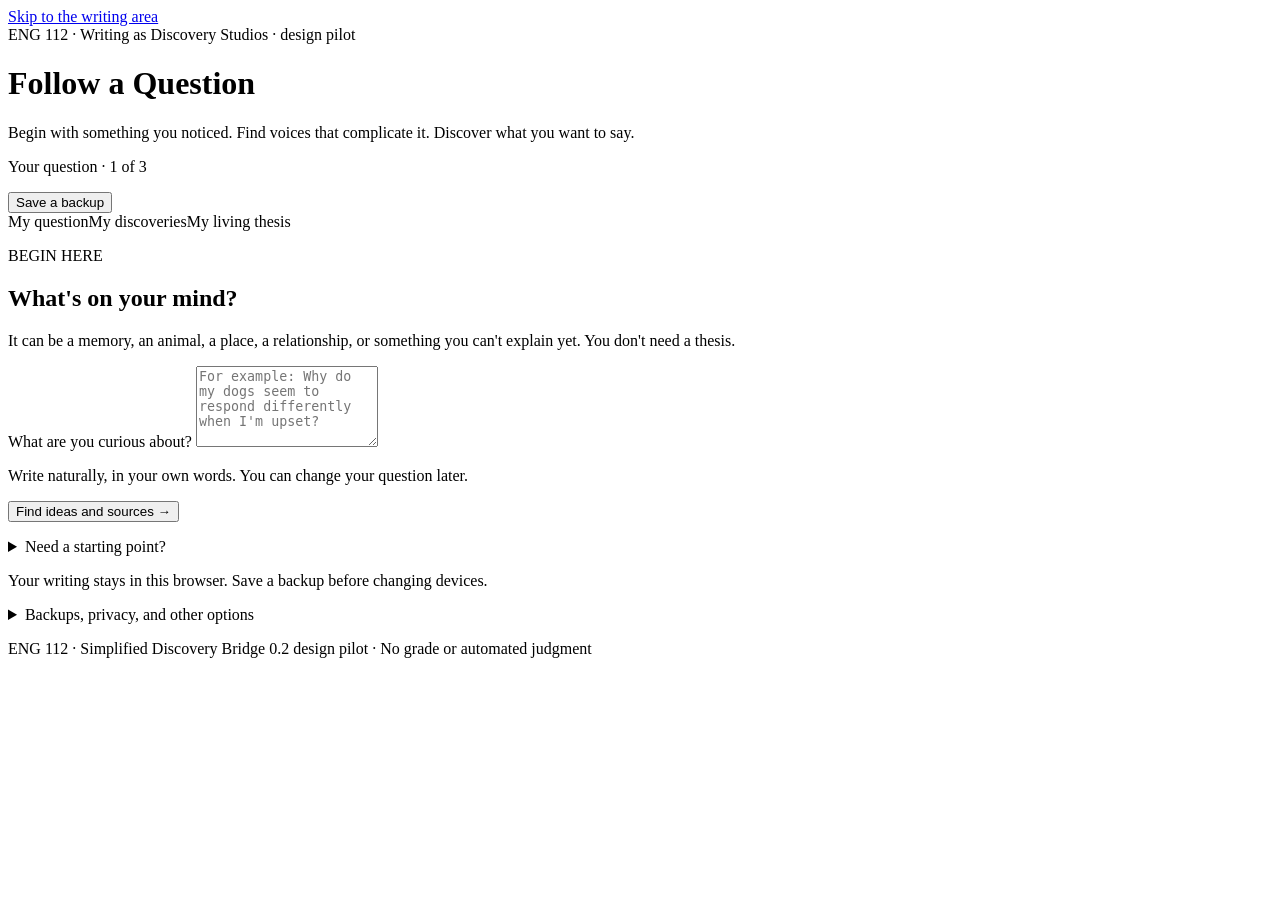
==== bridge-preview/simple.html @ b0677886 "Add question-first simplified Discovery Bridge pilot interface" ====
<!doctype html>
<html lang="en">
<head>
<meta charset="utf-8">
<meta name="viewport" content="width=device-width,initial-scale=1">
<meta name="theme-color" content="#183f38">
<meta name="description" content="Begin with a question, discover research sources, and develop a living three-story thesis.">
<title>My Question to Living Thesis | Simplified Discovery Bridge · ENG 112</title>
<link rel="stylesheet" href="./simple.css">
<script defer src="../data/sources.js"></script>
<script defer src="./simple.js"></script>
</head>
<body>
<a class="skip-link" href="#main">Skip to the writing area</a>
<header class="masthead">
 <div class="wrap">
  <div class="eyebrow">ENG 112 · Writing as Discovery Studios · design pilot</div>
  <h1>Follow a Question</h1>
  <p class="lead">Begin with something you noticed. Find voices that complicate it. Discover what you want to say.</p>
 </div>
</header>
<main class="wrap" id="main">
 <div class="topbar">
  <p class="progress" aria-label="Your place in the journey"><span id="progressText">Your question · 1 of 3</span></p>
  <button class="text-button" id="saveBackupTop" type="button">Save a backup</button>
 </div>
 <div class="stages" aria-hidden="true"><span data-indicator="1" class="active">My question</span><span data-indicator="2">My discoveries</span><span data-indicator="3">My living thesis</span></div>
 <section id="stage1" aria-labelledby="stage1Title" class="stage">
  <div class="stage-heading"><p class="step-label">BEGIN HERE</p><h2 id="stage1Title" tabindex="-1">What's on your mind?</h2><p>It can be a memory, an animal, a place, a relationship, or something you can't explain yet. You don't need a thesis.</p></div>
  <label class="field-label" for="openingQuestion">What are you curious about?</label>
  <textarea id="openingQuestion" rows="5" maxlength="4000" placeholder="For example: Why do my dogs seem to respond differently when I'm upset?"></textarea>
  <p class="field-hint">Write naturally, in your own words. You can change your question later.</p>
  <div class="actions"><button class="primary" id="startDiscover" type="button">Find ideas and sources <span aria-hidden="true">→</span></button></div>
  <p id="questionWarning" class="help-status" role="status" aria-live="polite"></p>
  <details class="quiet-detail"><summary>Need a starting point?</summary><p>Try writing about something that surprised you, a moment you keep remembering, or a question left by a Nature Diary or an interview. Your personal experience is a valid place to begin.</p><div class="examples"><button class="outline small" data-example="I wonder whether the trees in my neighborhood hold memories of the people who live here." type="button">Trees and memory</button><button class="outline small" data-example="How do my dogs communicate with me, and what might I misunderstand about them?" type="button">Dogs and communication</button><button class="outline small" data-example="What did I learn from my grandmother's gardening that I didn't understand as a child?" type="button">Grandma and gardening</button></div></details>
 </section>
 <section id="stage2" class="stage" aria-labelledby="stage2Title" hidden>
  <div class="stage-heading"><p class="step-label">YOUR DISCOVERIES</p><h2 id="stage2Title" tabindex="-1">Follow what catches your attention</h2><p>These sources are possible starting points, not answers. Open a source, consider what it can tell you, and save anything worth exploring.</p></div>
  <div class="question-echo"><span>My question</span><p id="questionEcho"></p><button class="text-button" id="editQuestion" type="button">Edit question</button></div>
  <p id="matchNote" class="match-note" role="status" aria-live="polite"></p>
  <div id="results" class="results" aria-label="Suggested research sources"></div>
  <div class="actions center-actions"><button id="moreSources" class="outline" type="button" hidden>See more sources</button></div>
  <details class="advanced" id="advancedSearch"><summary>Explore more research options <span class="muted">· optional</span></summary>
    <div class="advanced-grid">
      <div><label class="field-label" for="manualSearch">Search by concepts, author, or title</label><input id="manualSearch" type="search" placeholder="Try water AND memory, or autism OR perception"></div>
      <div><label class="field-label" for="pathFilter">Research pathway</label><select id="pathFilter"><option value="">All pathways</option></select></div>
    </div>
    <div class="options-line">
      <label><input id="includeAll" type="checkbox"> Search all 128 catalog entries</label>
      <label><input id="ebookOnly" type="checkbox"> Show only PCC e-books</label>
    </div>
    <p class="field-hint">AND narrows, OR broadens, and NOT excludes. Uncurated records are research leads, not fully reviewed readings.</p>
    <div class="actions"><button class="outline small" id="resetFilters" type="button">Reset search options</button><a href="../index.html" target="_blank" rel="noopener noreferrer">Open the full Research Connections Library</a></div>
  </details>
  <div class="next-panel">
    <div><h3>What are you beginning to see?</h3><p id="savedCount">No sources saved yet. Save one that interests you, or move forward with your encounter.</p></div>
    <div class="actions"><button class="primary" id="goThesis" type="button">Develop my living thesis <span aria-hidden="true">→</span></button><button class="text-button" id="backQuestion" type="button">Back to my question</button></div>
  </div>
 </section>
 <section id="stage3" class="stage" aria-labelledby="stage3Title" hidden>
  <div class="stage-heading"><p class="step-label">YOUR LIVING THESIS</p><h2 id="stage3Title" tabindex="-1">What is your thinking becoming?</h2><p>Bring your encounter and research into conversation. These are three layers of thought, not three mandatory essay sections. Your interpretation can change.</p></div>
  <div class="question-echo"><span>My starting question</span><p id="thesisQuestionEcho"></p></div>
  <div id="sourceSummary" class="source-summary" aria-label="Sources carried into my thesis"></div>
  <div class="story-stack">
   <div class="story"><div class="number">01</div><div class="story-content"><label for="story1">Observation · What have I actually noticed?</label><p>Start with a moment, pattern, encounter, or finding.</p><textarea id="story1" rows="4" maxlength="10000" placeholder="In my experience, I noticed..."></textarea></div></div>
   <div class="story"><div class="number">02</div><div class="story-content"><label for="story2">Interpretation · What might it mean?</label><p>What do your sources help you question, complicate, or understand differently?</p><textarea id="story2" rows="4" maxlength="10000" placeholder="At first I thought... but I am reconsidering..."></textarea></div></div>
   <div class="story"><div class="number">03</div><div class="story-content"><label for="story3">Significance · Why does that understanding matter?</label><p>What follows beyond your own encounter? Keep the claim grounded in evidence.</p><textarea id="story3" rows="4" maxlength="10000" placeholder="This matters because..."></textarea></div></div>
  </div>
  <div class="draft-panel">
   <div class="draft-head"><h3>My working thesis</h3><button id="assembleThesis" class="outline small" type="button">Bring my three stories together</button></div>
   <p>Use this space to revise your ideas into connected sentences in your own voice. The button only joins words you've already written.</p>
   <label class="field-label" for="thesisDraft">My current interpretation</label>
   <textarea id="thesisDraft" rows="6" maxlength="18000" placeholder="Write the interpretation you want readers to consider..."></textarea>
   <label class="field-label" for="changeNote">What has changed in your thinking?</label>
   <textarea id="changeNote" rows="3" maxlength="7000" placeholder="One source made me reconsider..."></textarea>
  </div>
  <div class="actions stage3-actions"><button class="primary" id="returnResearch" type="button">Return to research <span aria-hidden="true">↗</span></button><button class="outline" id="downloadJournal" type="button">Save my discovery journal</button></div>
  <details class="advanced"><summary>More tools for my final project <span class="muted">· optional</span></summary><p>Need more space for annotations, source mapping, thesis history, or essay drafting? You can open the full Living Thesis Studio with your selected sources and notes. This transfers only when you choose it.</p>
   <div class="actions"><button id="openFullThesis" class="outline" type="button">Continue in the full Thesis Studio</button><a href="../index.html" target="_blank" rel="noopener noreferrer">Full Research Connections Library</a></div>
   <p class="field-hint">The full Studio is an experimental companion and stores its work separately. Save a backup before switching tools.</p>
  </details>
 </section>
 <footer class="site-footer">
   <p id="saveStatus" role="status" aria-live="polite">Your writing stays in this browser. Save a backup before changing devices.</p>
   <details class="backup-options"><summary>Backups, privacy, and other options</summary>
    <div class="actions"><button class="outline small" id="downloadBackup" type="button">Download editable backup (.json)</button><button class="outline small" id="restoreBackupButton" type="button">Restore backup (.json)</button><input id="restoreBackupFile" type="file" accept=".json,application/json" hidden></div>
    <p>These preview pages use browser storage. They do not send your writing to your instructor or an AI service. Pages on the same GitHub Pages host can technically access the same browser storage, so avoid private identifying information. Export backups regularly.</p>
    <p><a href="./index.html">Original Discovery Bridge pilot</a> · <a href="../index.html">Regular Research Connections Library</a></p>
   </details>
   <p class="smallprint">ENG 112 · Simplified Discovery Bridge 0.2 design pilot · No grade or automated judgment</p>
 </footer>
</main>
</body>
</html>
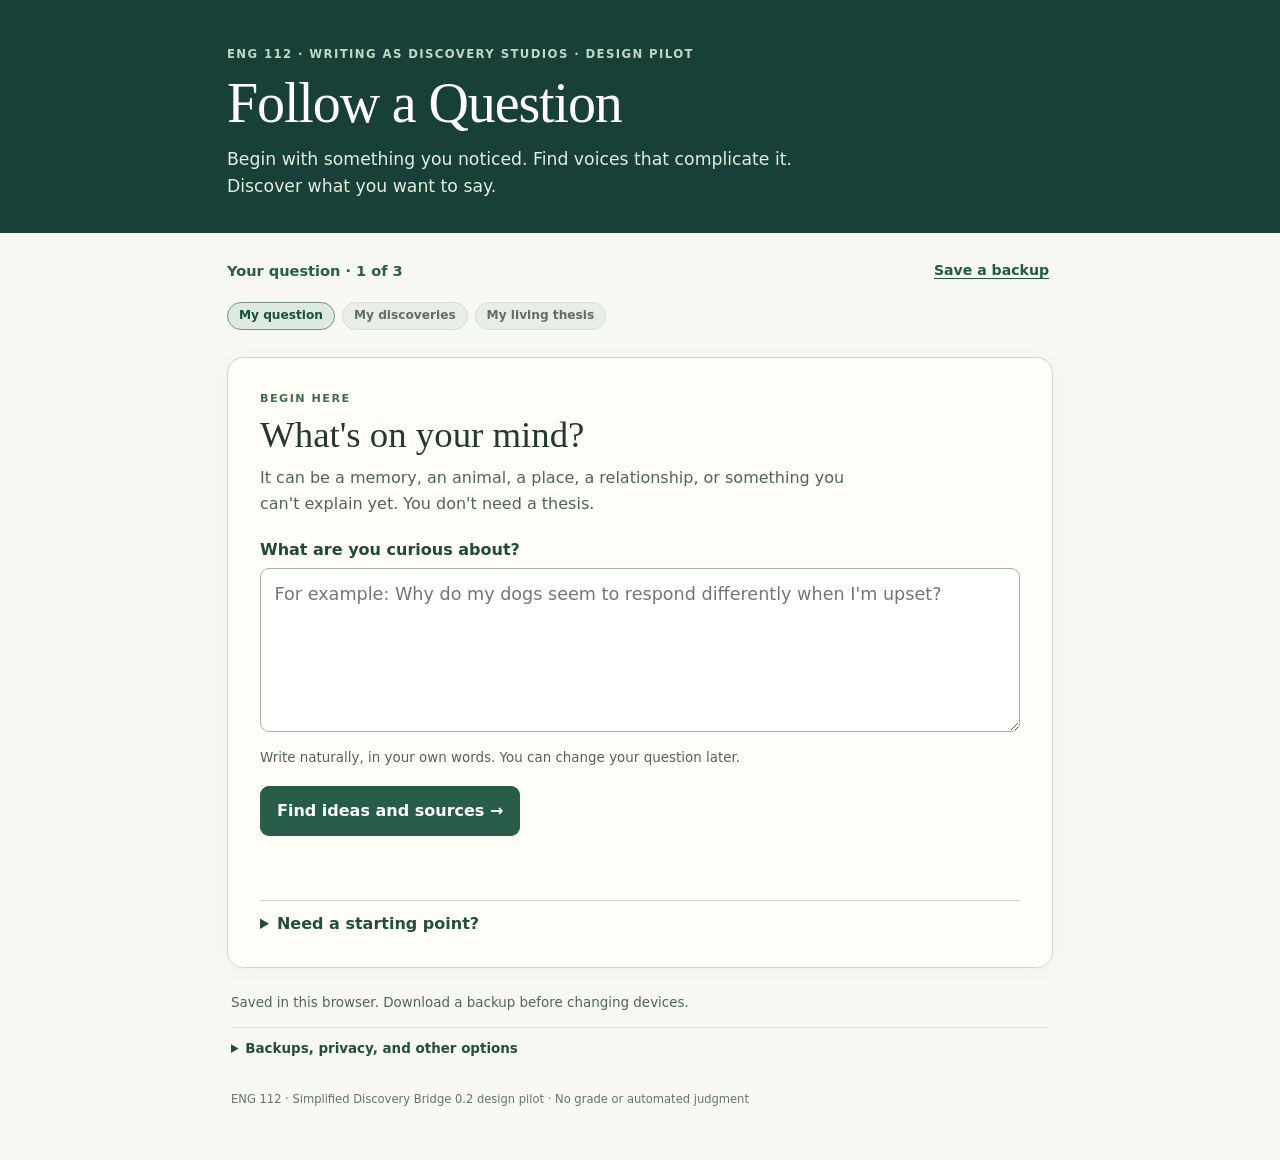
==== commit 8cc6c9f5: "Clarify advanced thesis handoff and dynamic source-count label for simplified pilot" ====
--- a/bridge-preview/simple.html
+++ b/bridge-preview/simple.html
@@ -46,7 +46,7 @@
       <div><label class="field-label" for="pathFilter">Research pathway</label><select id="pathFilter"><option value="">All pathways</option></select></div>
     </div>
     <div class="options-line">
-      <label><input id="includeAll" type="checkbox"> Search all 128 catalog entries</label>
+      <label><input id="includeAll" type="checkbox"> <span id="includeAllLabelText">Search all catalog entries</span></label>
       <label><input id="ebookOnly" type="checkbox"> Show only PCC e-books</label>
     </div>
     <p class="field-hint">AND narrows, OR broadens, and NOT excludes. Uncurated records are research leads, not fully reviewed readings.</p>
@@ -75,8 +75,8 @@
    <textarea id="changeNote" rows="3" maxlength="7000" placeholder="One source made me reconsider..."></textarea>
   </div>
   <div class="actions stage3-actions"><button class="primary" id="returnResearch" type="button">Return to research <span aria-hidden="true">↗</span></button><button class="outline" id="downloadJournal" type="button">Save my discovery journal</button></div>
-  <details class="advanced"><summary>More tools for my final project <span class="muted">· optional</span></summary><p>Need more space for annotations, source mapping, thesis history, or essay drafting? You can open the full Living Thesis Studio with your selected sources and notes. This transfers only when you choose it.</p>
-   <div class="actions"><button id="openFullThesis" class="outline" type="button">Continue in the full Thesis Studio</button><a href="../index.html" target="_blank" rel="noopener noreferrer">Full Research Connections Library</a></div>
+  <details class="advanced"><summary>More tools for my final project <span class="muted">· optional</span></summary><p>Need more space for annotations, source mapping, thesis history, or essay drafting? Send your selected sources and research notes to the full Living Thesis Studio. Your current three-story thesis remains saved here and travels as a reference note, not as a replacement for the full Studio’s existing thesis.</p>
+   <div class="actions"><button id="openFullThesis" class="outline" type="button">Send my research to the full Thesis Studio</button><a href="../index.html" target="_blank" rel="noopener noreferrer">Full Research Connections Library</a></div>
    <p class="field-hint">The full Studio is an experimental companion and stores its work separately. Save a backup before switching tools.</p>
   </details>
  </section>
--- a/bridge-preview/simple.css
+++ b/bridge-preview/simple.css
@@ -0,0 +1,100 @@
+:root{--forest:#183f38;--forest2:#275d49;--ink:#24392e;--muted:#516459;--paper:#f7f8f3;--card:#fffdf8;--edge:#cbd9cc;--soft:#e8f0e8;--gold:#b89554;--focus:#ad681b}
+*{box-sizing:border-box}
+html{scroll-behavior:smooth}
+body{background:var(--paper);margin:0;color:var(--ink);font:16px/1.6 -apple-system,BlinkMacSystemFont,"Segoe UI",system-ui,sans-serif}
+button,input,select,textarea{font:inherit}button,a,summary{touch-action:manipulation}
+button{cursor:pointer}
+a{color:var(--forest2);text-underline-offset:.2em}
+a:hover{color:#143f32}
+button:focus-visible,a:focus-visible,input:focus-visible,select:focus-visible,textarea:focus-visible,summary:focus-visible{outline:3px solid var(--focus);outline-offset:3px}
+.skip-link{position:absolute;left:-9999px;top:0;background:white;padding:.65rem;color:#16432f;z-index:100}
+.skip-link:focus{left:.7rem;top:.7rem}
+.wrap{max-width:890px;margin:auto;padding-inline:clamp(1rem,4vw,2rem)}
+.masthead{background:var(--forest);color:white;padding:clamp(1.6rem,4vw,2.8rem) 0 2rem}
+.masthead .eyebrow{text-transform:uppercase;letter-spacing:.12em;font-size:.73rem;font-weight:750;color:#c0d9c2}
+.masthead h1{font-family:Georgia,serif;font-size:clamp(2.3rem,6vw,3.5rem);font-weight:500;letter-spacing:-.02em;line-height:1.18;margin:.4rem 0}
+.lead{font-size:1.08rem;max-width:600px;color:#e2eee0;margin:.6rem 0 0}
+.topbar{display:flex;align-items:center;justify-content:space-between;gap:.7rem;padding-top:1.25rem}
+.progress{font-weight:700;color:var(--forest2);font-size:.91rem;margin:0}
+.stages{display:flex;gap:.45rem;flex-wrap:wrap;margin:.85rem 0 1.65rem}
+.stages span{background:#e8ede5;border-radius:20px;border:1px solid #d1ddd1;padding:.22rem .68rem;font-size:.76rem;color:#5e7063;font-weight:680}
+.stages span.active{background:#deeadf;border-color:#729581;color:#1b503b}
+.stage{background:var(--card);border:1px solid var(--edge);border-radius:16px;padding:clamp(1.1rem,4vw,2rem);box-shadow:0 4px 20px #123e2b08;margin-bottom:1.5rem}
+.stage[hidden]{display:none!important}
+.stage-heading{margin-bottom:1.3rem}
+.stage-heading h2{font:500 clamp(1.7rem,3.5vw,2.3rem)/1.25 Georgia,serif;margin:.25rem 0 .5rem}
+.stage-heading p:last-child{max-width:620px;color:var(--muted);margin:.25rem 0}
+.step-label{font-size:.7rem;letter-spacing:.13em;text-transform:uppercase;font-weight:800;color:#426d4d;margin:0}
+.field-label{font-weight:750;display:block;margin:.95rem 0 .3rem;color:#204a36}
+textarea,input[type=search],select{width:100%;max-width:100%;background:#fff;border:1.5px solid #a0b6a5;border-radius:9px;color:#192f25;padding:.73rem .85rem;min-height:2.8rem}
+textarea{resize:vertical;line-height:1.58}
+#openingQuestion{font-size:1.1rem;min-height:9rem}
+.field-hint,.bridge-hint{font-size:.84rem;color:var(--muted);margin:.45rem 0}
+.actions{display:flex;flex-wrap:wrap;align-items:center;gap:.65rem;margin-top:1.1rem}
+.primary,.outline{border-radius:9px;font-weight:740;padding:.7rem 1rem;min-height:44px;border:1.5px solid #245f47}
+.primary{color:#fff;background:var(--forest2)}
+.primary:hover{background:#184d3c}
+.outline{background:white;color:var(--forest2)}
+.outline:hover{background:#eff5ee}
+.small{padding:.37rem .7rem;min-height:38px;font-size:.88rem}
+.text-button{background:none;border:0;text-decoration:underline;text-underline-offset:.2em;color:#1f5a43;font-size:.88rem;font-weight:700;padding:.4rem .25rem}
+.text-button:hover{color:#133b2e}
+.quiet-detail{margin-top:2rem;border-top:1px solid var(--edge);padding-top:.75rem}
+.quiet-detail summary,.advanced summary,.backup-options summary{cursor:pointer;color:#234e3c;font-weight:740;line-height:1.4}
+.quiet-detail p,.advanced p{color:var(--muted)}
+.examples{display:flex;flex-wrap:wrap;gap:.6rem}
+.help-status{color:#765321;min-height:1.3em;font-size:.87rem;font-weight:650}
+.question-echo{background:#f0f4eb;border-left:4px solid #8cae94;border-radius:4px;padding:.65rem 1rem;margin:0 0 1.2rem}
+.question-echo span{font-size:.7rem;text-transform:uppercase;letter-spacing:.07em;font-weight:850;color:#52715b}
+.question-echo p{margin:.2rem 0 .35rem;white-space:pre-wrap;overflow-wrap:anywhere}
+.match-note{color:var(--muted);font-size:.87rem}
+.results{display:grid;grid-template-columns:repeat(2,minmax(0,1fr));gap:.95rem}
+.source{border:1px solid #cad8c9;border-radius:11px;background:#fff;padding:1rem;display:flex;flex-direction:column;gap:.55rem;min-width:0}
+.source .meta{font-size:.68rem;font-weight:790;letter-spacing:.055em;text-transform:uppercase;color:#56745a}
+.source h3{font:600 1.18rem/1.35 Georgia,serif;margin:0;overflow-wrap:anywhere}
+.source .author{font-size:.87rem;color:var(--muted);margin:0}
+.source .description{font-size:.91rem;margin:0;flex-grow:1}
+.source .thought{border-left:2px solid #c5ad72;padding-left:.55rem;font-size:.89rem;color:#425c49;margin:.2rem 0}
+.source .book-access{font-size:.81rem;color:#345b47;margin:0}
+.source .source-link{font-size:.83rem;display:inline-block}
+.source .source-link:focus-visible{outline-offset:1px}
+.source .source-buttons{display:flex;flex-wrap:wrap;gap:.5rem;align-items:center;margin-top:.2rem}
+.source textarea{font-size:.86rem;min-height:5.5rem;padding:.55rem}
+.source label{font-size:.82rem;font-weight:720;color:#29543f}
+.source.saved{border-color:#7eac88;background:#fcfef9}
+.saved-mark{font-size:.72rem;color:#235a39;background:#e6f2e7;padding:.14rem .4rem;border-radius:30px;font-weight:750}
+.center-actions{justify-content:center}
+.advanced{margin-top:1.5rem;padding:.95rem 1rem;background:#f3f6f0;border:1px solid #d6e3d6;border-radius:10px}
+.advanced[open] summary{margin-bottom:1rem}
+.advanced-grid{display:grid;grid-template-columns:1.7fr 1fr;gap:1rem}
+.options-line{display:flex;flex-wrap:wrap;gap:.4rem 1.2rem;margin:1rem 0}
+.options-line label{font-size:.88rem;display:flex;align-items:center;gap:.4rem}
+input[type=checkbox]{accent-color:#276346;width:1.05rem;height:1.05rem}
+.muted{color:#6a766c;font-weight:400;font-size:.85rem}
+.next-panel{background:#eaf1e8;border:1px solid #c7d8c6;border-radius:12px;margin-top:1.6rem;padding:1.1rem 1.3rem}
+.next-panel h3{margin:0;font:600 1.25rem Georgia,serif}
+.next-panel p{margin:.3rem 0;color:#506758;font-size:.92rem}
+.source-summary{background:#f2f5ee;padding:1rem;border-radius:11px;margin:1rem 0 1.4rem}
+.source-summary h3{font:600 1.15rem Georgia,serif;margin:.1rem 0 .6rem}
+.summary-item{border-bottom:1px solid #d5e1d4;padding:.6rem 0}
+.summary-item:last-child{border-bottom:0}
+.summary-item strong{display:block;font-size:.9rem}
+.summary-item p{font-size:.86rem;color:#486451;margin:.3rem 0;white-space:pre-wrap;overflow-wrap:anywhere}
+.story-stack{display:grid;gap:.9rem}
+.story{display:flex;gap:.85rem;padding:.9rem;border-radius:10px;border:1px solid #d2dfd0;background:#fff}
+.number{font:600 1.4rem Georgia,serif;color:#4b8361;flex:none;line-height:1.4}
+.story-content{flex:1;min-width:0}
+.story-content label{font-weight:780;color:#224936}
+.story-content p{font-size:.87rem;color:var(--muted);margin:.25rem 0 .65rem}
+.story textarea{min-height:6.2rem}
+.draft-panel{margin-top:1.3rem;border-top:1px solid var(--edge);padding-top:1.3rem}
+.draft-head{display:flex;justify-content:space-between;align-items:center;gap:.7rem;flex-wrap:wrap}
+.draft-panel h3{font:600 1.35rem Georgia,serif;margin:0}
+.draft-panel p{color:var(--muted);font-size:.89rem;margin:.65rem 0}
+.stage3-actions{margin-bottom:1.3rem}
+.site-footer{padding:0 .25rem 2.5rem;color:var(--muted);font-size:.84rem}
+.backup-options{border-top:1px solid #d6e2d4;margin-top:.75rem;padding:.75rem 0}
+.backup-options p{max-width:680px}
+.smallprint{font-size:.72rem;color:#67746a;margin-top:1.2rem}
+@media(max-width:650px){.results{grid-template-columns:1fr}.advanced-grid{grid-template-columns:1fr}.actions .primary{width:100%}.stages span{font-size:.68rem;padding:.2rem .44rem}.draft-head{display:block}.draft-head button{margin-top:.55rem}.stage{padding:1.05rem}}
+@media(prefers-reduced-motion:reduce){html{scroll-behavior:auto}}
